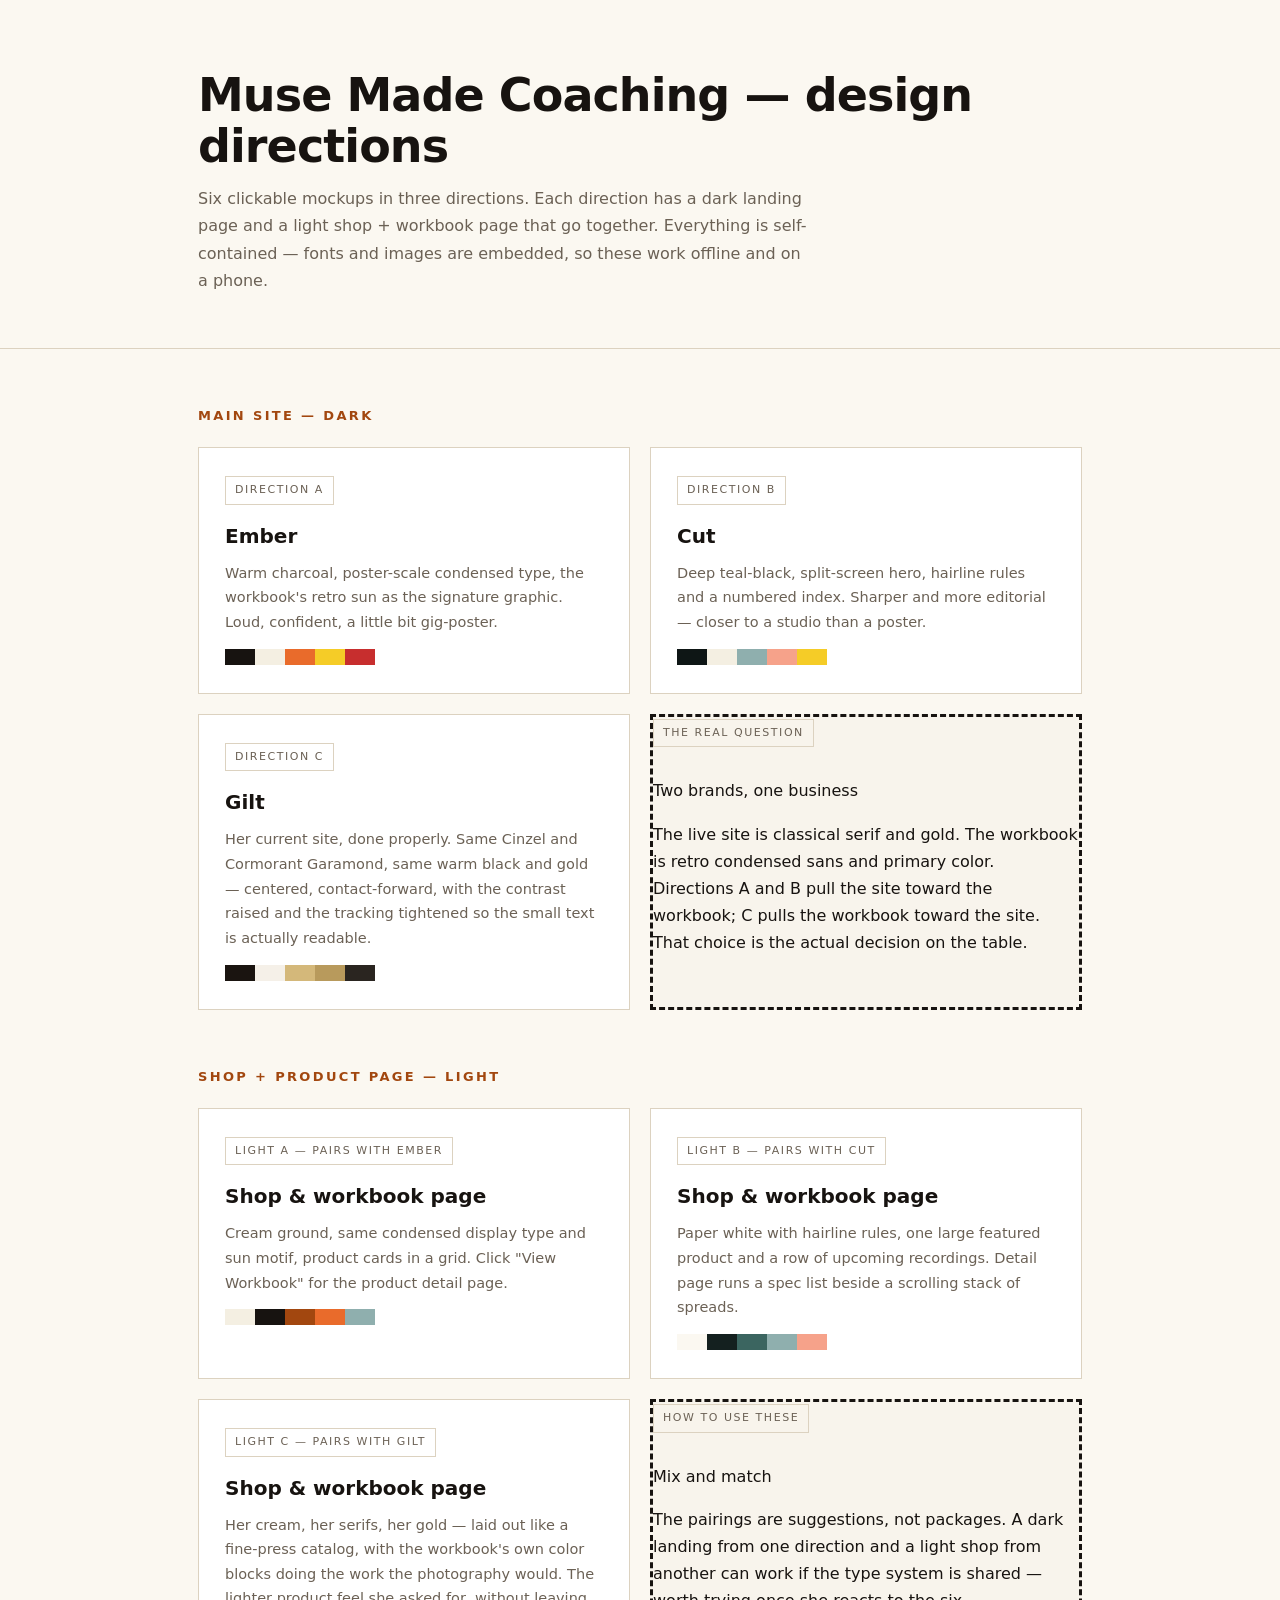
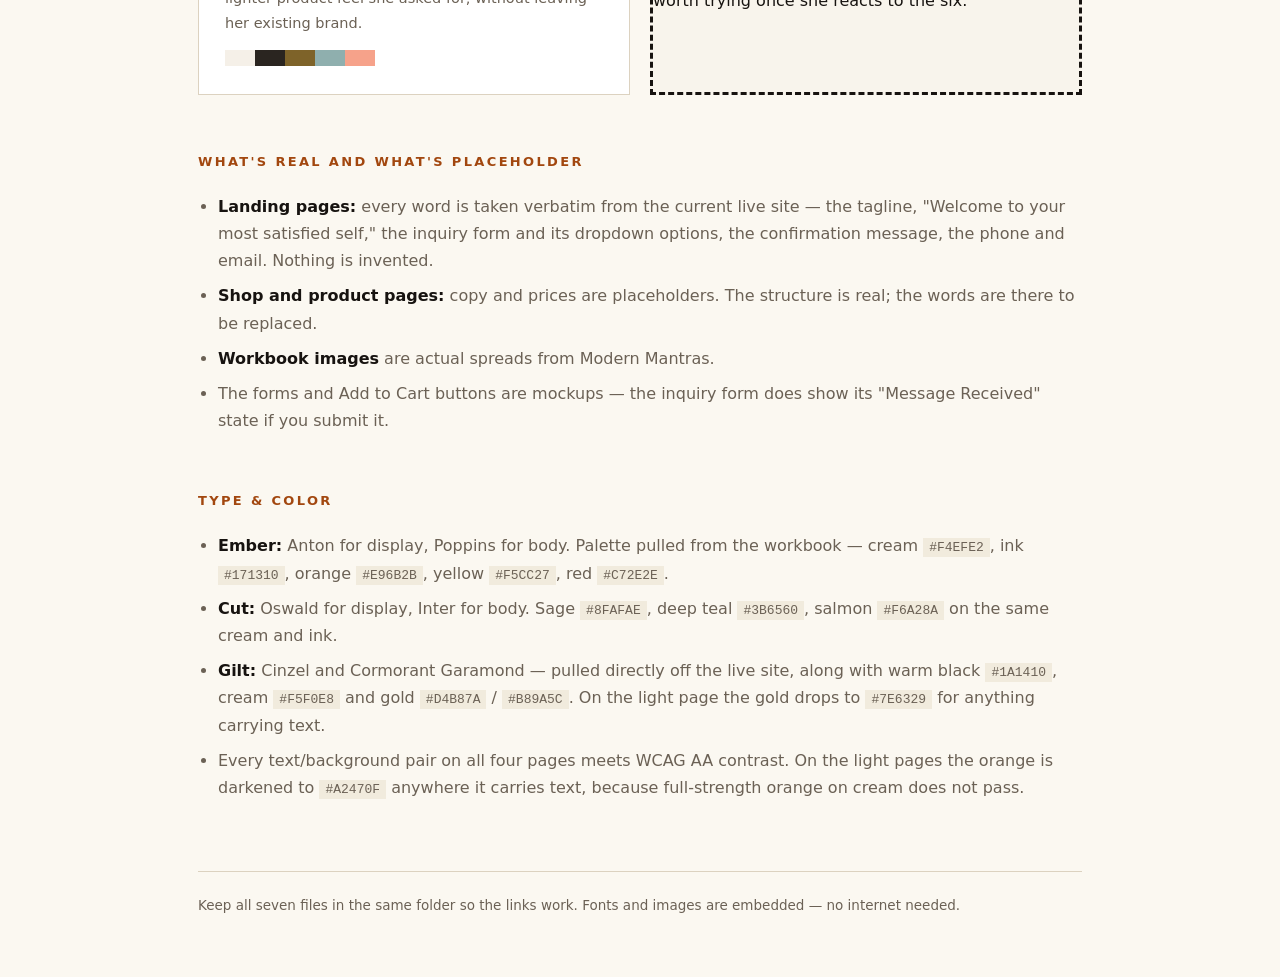
==== index.html @ afcb8571 "init commit" ====
<!DOCTYPE html>
<html lang="en">
<head>
<meta charset="utf-8">
<meta name="viewport" content="width=device-width, initial-scale=1">
<title>Muse Made — Design Directions</title>
<style>
:root{--ink:#171310;--cream:#F4EFE2;--soft:#6B6155;--rule:#DCD2C0;--ember:#A2470F;--teal:#3B6560}
*{box-sizing:border-box}
body{margin:0;background:#FBF8F1;color:var(--ink);font:400 16px/1.7 -apple-system,BlinkMacSystemFont,'Segoe UI',system-ui,sans-serif;-webkit-font-smoothing:antialiased}
.wrap{max-width:940px;margin:0 auto;padding:0 28px}
h1{font-size:clamp(30px,5vw,46px);line-height:1.1;margin:0 0 14px;letter-spacing:-.02em}
.sub{color:var(--soft);max-width:60ch;margin:0 0 8px}
header{padding:70px 0 46px;border-bottom:1px solid var(--rule)}
h2{font-size:13px;letter-spacing:.18em;text-transform:uppercase;color:var(--ember);margin:56px 0 20px}
.grid{display:grid;grid-template-columns:1fr 1fr;gap:20px}
@media(max-width:720px){.grid{grid-template-columns:1fr}}
a.card{display:block;text-decoration:none;color:inherit;border:1px solid var(--rule);background:#fff;padding:26px 26px 28px;transition:.18s}
a.card:hover{border-color:var(--ink);transform:translateY(-2px)}
a.card .t{font-size:20px;font-weight:600;margin:0 0 8px}
a.card .d{color:var(--soft);font-size:14.5px;margin:0}
.swatches{display:flex;gap:0;margin:14px 0 0}
.swatches i{display:block;width:30px;height:16px}
.tag{display:inline-block;font-size:11px;letter-spacing:.14em;text-transform:uppercase;color:var(--soft);border:1px solid var(--rule);padding:4px 9px;margin-bottom:14px}
ul{padding-left:20px;color:var(--soft)}
li{margin-bottom:8px}
li b{color:var(--ink);font-weight:600}
footer{margin:70px 0 60px;padding-top:22px;border-top:1px solid var(--rule);color:var(--soft);font-size:13.5px}
code{background:#F1EBDD;padding:2px 6px;font-size:13px}
</style>
</head>
<body>
<header>
  <div class="wrap">
    <h1>Muse Made Coaching — design directions</h1>
    <p class="sub">Six clickable mockups in three directions. Each direction has a dark landing page and a light shop + workbook page that go together. Everything is self-contained — fonts and images are embedded, so these work offline and on a phone.</p>
  </div>
</header>

<div class="wrap">

  <h2>Main site — dark</h2>
  <div class="grid">
    <a class="card" href="main-dark-01-ember.html">
      <span class="tag">Direction A</span>
      <p class="t">Ember</p>
      <p class="d">Warm charcoal, poster-scale condensed type, the workbook's retro sun as the signature graphic. Loud, confident, a little bit gig-poster.</p>
      <div class="swatches"><i style="background:#171310"></i><i style="background:#F4EFE2"></i><i style="background:#E96B2B"></i><i style="background:#F5CC27"></i><i style="background:#C72E2E"></i></div>
    </a>
    <a class="card" href="main-dark-02-cut.html">
      <span class="tag">Direction B</span>
      <p class="t">Cut</p>
      <p class="d">Deep teal-black, split-screen hero, hairline rules and a numbered index. Sharper and more editorial — closer to a studio than a poster.</p>
      <div class="swatches"><i style="background:#0E1615"></i><i style="background:#F4EFE2"></i><i style="background:#8FAFAE"></i><i style="background:#F6A28A"></i><i style="background:#F5CC27"></i></div>
    </a>
  </div>

  <div class="grid" style="margin-top:20px">
    <a class="card" href="main-dark-03-gilt.html">
      <span class="tag">Direction C</span>
      <p class="t">Gilt</p>
      <p class="d">Her current site, done properly. Same Cinzel and Cormorant Garamond, same warm black and gold — centered, contact-forward, with the contrast raised and the tracking tightened so the small text is actually readable.</p>
      <div class="swatches"><i style="background:#1A1410"></i><i style="background:#F5F0E8"></i><i style="background:#D4B87A"></i><i style="background:#B89A5C"></i><i style="background:#2A2520"></i></div>
    </a>
    <div class="card" style="background:#F8F4EC;border-style:dashed">
      <span class="tag">The real question</span>
      <p class="t">Two brands, one business</p>
      <p class="d">The live site is classical serif and gold. The workbook is retro condensed sans and primary color. Directions A and B pull the site toward the workbook; C pulls the workbook toward the site. That choice is the actual decision on the table.</p>
    </div>
  </div>

  <h2>Shop + product page — light</h2>
  <div class="grid">
    <a class="card" href="product-light-01-ember.html">
      <span class="tag">Light A — pairs with Ember</span>
      <p class="t">Shop &amp; workbook page</p>
      <p class="d">Cream ground, same condensed display type and sun motif, product cards in a grid. Click "View Workbook" for the product detail page.</p>
      <div class="swatches"><i style="background:#F4EFE2"></i><i style="background:#171310"></i><i style="background:#A2470F"></i><i style="background:#E96B2B"></i><i style="background:#8FAFAE"></i></div>
    </a>
    <a class="card" href="product-light-02-cut.html">
      <span class="tag">Light B — pairs with Cut</span>
      <p class="t">Shop &amp; workbook page</p>
      <p class="d">Paper white with hairline rules, one large featured product and a row of upcoming recordings. Detail page runs a spec list beside a scrolling stack of spreads.</p>
      <div class="swatches"><i style="background:#FBF8F1"></i><i style="background:#14201F"></i><i style="background:#3B6560"></i><i style="background:#8FAFAE"></i><i style="background:#F6A28A"></i></div>
    </a>
  </div>

  <div class="grid" style="margin-top:20px">
    <a class="card" href="product-light-03-gilt.html">
      <span class="tag">Light C — pairs with Gilt</span>
      <p class="t">Shop &amp; workbook page</p>
      <p class="d">Her cream, her serifs, her gold — laid out like a fine-press catalog, with the workbook's own color blocks doing the work the photography would. The lighter product feel she asked for, without leaving her existing brand.</p>
      <div class="swatches"><i style="background:#F5F0E8"></i><i style="background:#2A2520"></i><i style="background:#7E6329"></i><i style="background:#8FAFAE"></i><i style="background:#F6A28A"></i></div>
    </a>
    <div class="card" style="background:#F8F4EC;border-style:dashed">
      <span class="tag">How to use these</span>
      <p class="t">Mix and match</p>
      <p class="d">The pairings are suggestions, not packages. A dark landing from one direction and a light shop from another can work if the type system is shared — worth trying once she reacts to the six.</p>
    </div>
  </div>

  <h2>What's real and what's placeholder</h2>
  <ul>
    <li><b>Landing pages:</b> every word is taken verbatim from the current live site — the tagline, "Welcome to your most satisfied self," the inquiry form and its dropdown options, the confirmation message, the phone and email. Nothing is invented.</li>
    <li><b>Shop and product pages:</b> copy and prices are placeholders. The structure is real; the words are there to be replaced.</li>
    <li><b>Workbook images</b> are actual spreads from Modern Mantras.</li>
    <li>The forms and Add to Cart buttons are mockups — the inquiry form does show its "Message Received" state if you submit it.</li>
  </ul>

  <h2>Type &amp; color</h2>
  <ul>
    <li><b>Ember:</b> Anton for display, Poppins for body. Palette pulled from the workbook — cream <code>#F4EFE2</code>, ink <code>#171310</code>, orange <code>#E96B2B</code>, yellow <code>#F5CC27</code>, red <code>#C72E2E</code>.</li>
    <li><b>Cut:</b> Oswald for display, Inter for body. Sage <code>#8FAFAE</code>, deep teal <code>#3B6560</code>, salmon <code>#F6A28A</code> on the same cream and ink.</li>
    <li><b>Gilt:</b> Cinzel and Cormorant Garamond — pulled directly off the live site, along with warm black <code>#1A1410</code>, cream <code>#F5F0E8</code> and gold <code>#D4B87A</code> / <code>#B89A5C</code>. On the light page the gold drops to <code>#7E6329</code> for anything carrying text.</li>
    <li>Every text/background pair on all four pages meets WCAG AA contrast. On the light pages the orange is darkened to <code>#A2470F</code> anywhere it carries text, because full-strength orange on cream does not pass.</li>
  </ul>

  <footer>
    Keep all seven files in the same folder so the links work. Fonts and images are embedded — no internet needed.
  </footer>
</div>
</body>
</html>
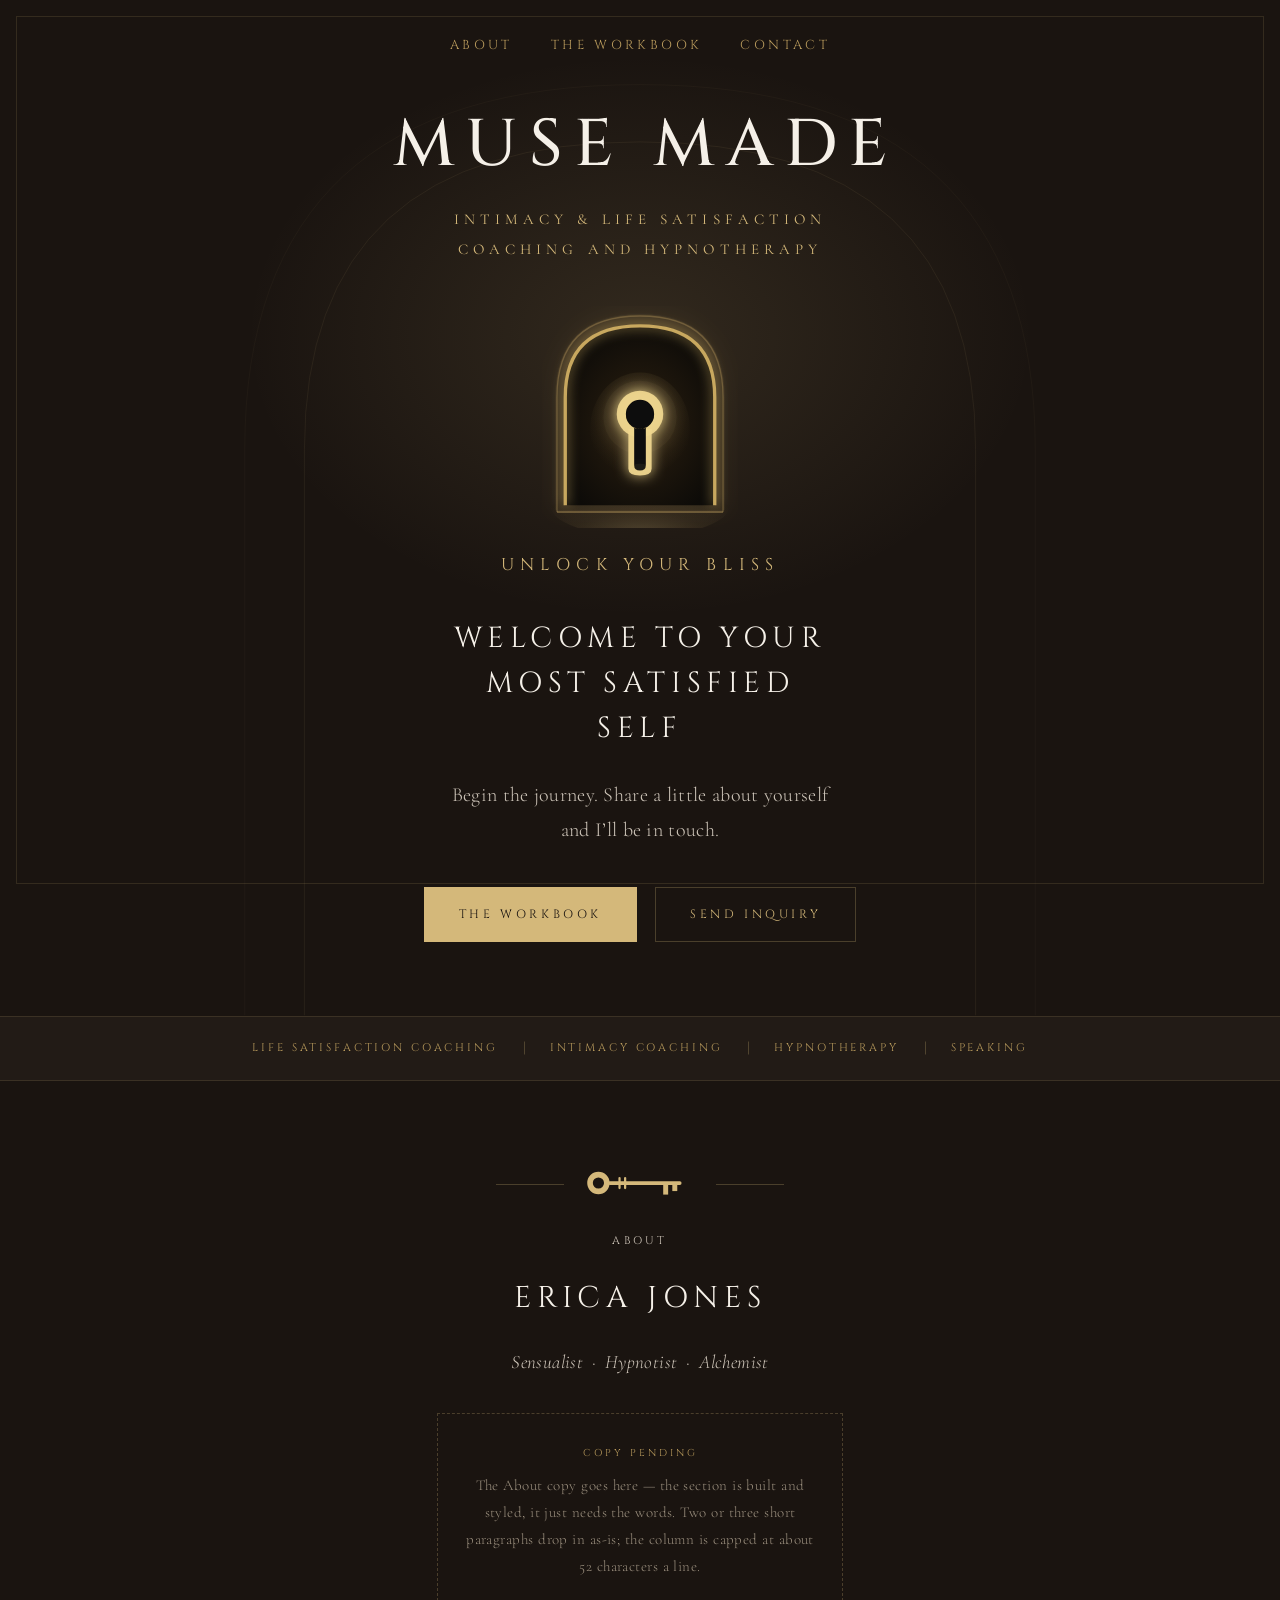
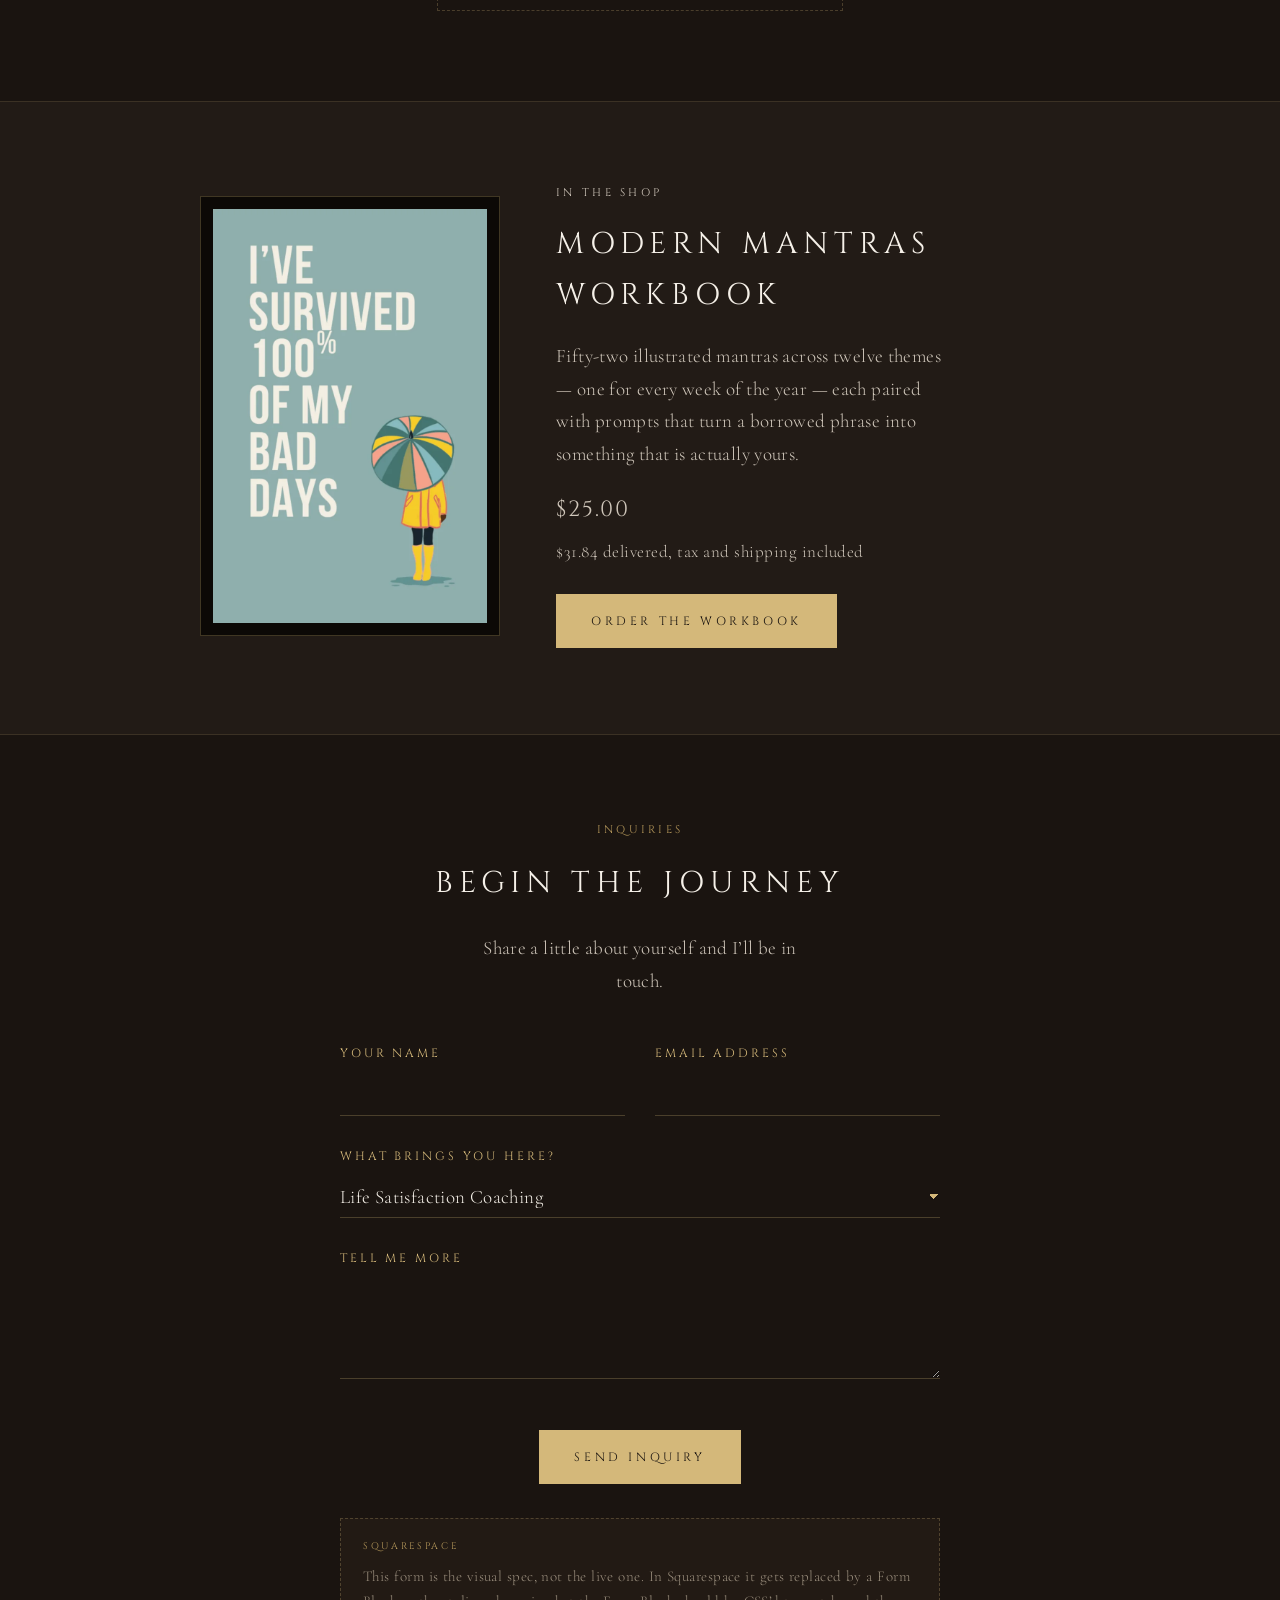
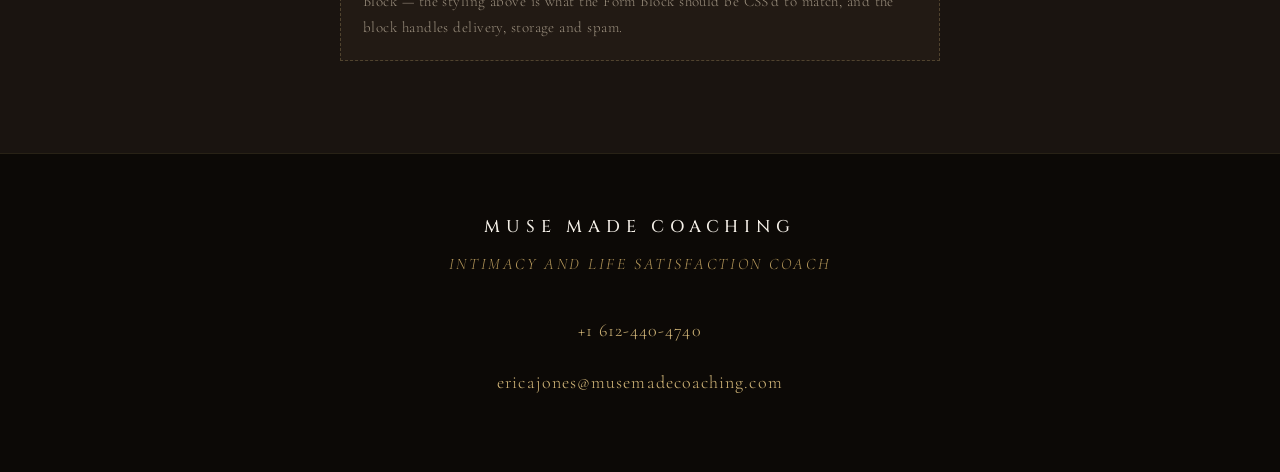
==== commit 7fc7a77f: "feat: styleguide page, Squarespace port guide, a11y and responsive fixes Placeholder copy that addre" ====
--- a/index.html
+++ b/index.html
@@ -3,121 +3,453 @@
 <head>
 <meta charset="utf-8">
 <meta name="viewport" content="width=device-width, initial-scale=1">
-<title>Muse Made — Design Directions</title>
+<title>Muse Made Coaching — Intimacy &amp; Life Satisfaction</title>
+<meta name="description" content="Erica Jones — intimacy and life satisfaction coaching and hypnotherapy. Welcome to your most satisfied self.">
+<meta name="color-scheme" content="dark">
+<meta name="theme-color" content="#1A1410">
+<!-- Link-sharing card. No og:image: every image on this site is a base64 data URI,
+     and Open Graph needs an absolute http(s) URL. Add og:image + og:url in Squarespace,
+     which serves the imagery from a real URL. -->
+<meta property="og:type" content="website">
+<meta property="og:site_name" content="Muse Made Coaching">
+<meta property="og:title" content="Muse Made Coaching — Intimacy &amp; Life Satisfaction">
+<meta property="og:description" content="Erica Jones — intimacy and life satisfaction coaching and hypnotherapy. Welcome to your most satisfied self.">
+<meta name="twitter:card" content="summary">
+<link rel="icon" href="[data-uri]">
+<style>@font-face{font-family:'Cinzel';font-style:normal;font-weight:100 900;font-display:swap;src:url([data-uri]) format('woff2')}@font-face{font-family:'Cormorant Garamond';font-style:italic;font-weight:100 900;font-display:swap;src:url([data-uri]) format('woff2')}@font-face{font-family:'Cormorant Garamond';font-style:normal;font-weight:100 900;font-display:swap;src:url([data-uri]) format('woff2')}</style>
 <style>
-:root{--ink:#171310;--cream:#F4EFE2;--soft:#6B6155;--rule:#DCD2C0;--ember:#A2470F;--teal:#3B6560}
+:root{
+  --bg:#1A1410;
+  --bg-2:#221B16;
+  --deep:#0C0906;
+  --cream:#F5F0E8;
+  --cream-soft:#CFC6BA;
+  --gold:#D4B87A;
+  --gold-dim:#B89A5C;
+  --rule:rgba(212,184,122,.26);
+  --rule-soft:rgba(212,184,122,.14);
+  --muted:#9C907F;        /* AA-safe muted text on the dark ground */
+  --maxw:760px;
+}
 *{box-sizing:border-box}
-body{margin:0;background:#FBF8F1;color:var(--ink);font:400 16px/1.7 -apple-system,BlinkMacSystemFont,'Segoe UI',system-ui,sans-serif;-webkit-font-smoothing:antialiased}
-.wrap{max-width:940px;margin:0 auto;padding:0 28px}
-h1{font-size:clamp(30px,5vw,46px);line-height:1.1;margin:0 0 14px;letter-spacing:-.02em}
-.sub{color:var(--soft);max-width:60ch;margin:0 0 8px}
-header{padding:70px 0 46px;border-bottom:1px solid var(--rule)}
-h2{font-size:13px;letter-spacing:.18em;text-transform:uppercase;color:var(--ember);margin:56px 0 20px}
-.grid{display:grid;grid-template-columns:1fr 1fr;gap:20px}
-@media(max-width:720px){.grid{grid-template-columns:1fr}}
-a.card{display:block;text-decoration:none;color:inherit;border:1px solid var(--rule);background:#fff;padding:26px 26px 28px;transition:.18s}
-a.card:hover{border-color:var(--ink);transform:translateY(-2px)}
-a.card .t{font-size:20px;font-weight:600;margin:0 0 8px}
-a.card .d{color:var(--soft);font-size:14.5px;margin:0}
-.swatches{display:flex;gap:0;margin:14px 0 0}
-.swatches i{display:block;width:30px;height:16px}
-.tag{display:inline-block;font-size:11px;letter-spacing:.14em;text-transform:uppercase;color:var(--soft);border:1px solid var(--rule);padding:4px 9px;margin-bottom:14px}
-ul{padding-left:20px;color:var(--soft)}
-li{margin-bottom:8px}
-li b{color:var(--ink);font-weight:600}
-footer{margin:70px 0 60px;padding-top:22px;border-top:1px solid var(--rule);color:var(--soft);font-size:13.5px}
-code{background:#F1EBDD;padding:2px 6px;font-size:13px}
+html{scroll-behavior:smooth}
+body{
+  margin:0;background:var(--bg);color:var(--cream);
+  font-family:'Cormorant Garamond',Garamond,'Times New Roman',serif;
+  font-size:19px;line-height:1.72;font-weight:300;letter-spacing:.02em;
+  -webkit-font-smoothing:antialiased;
+}
+.wrap{max-width:var(--maxw);margin:0 auto;padding:0 30px}
+a{color:inherit}
+/* height:auto is required: the width/height attributes on each <img> are
+   presentational hints that reserve the aspect ratio, and without this the
+   pixel height wins and the image stretches */
+img{max-width:100%;height:auto;display:block}
+.cin{font-family:'Cinzel',Georgia,serif;text-transform:uppercase}
+
+/* skip link — first thing a keyboard lands on */
+.skip{position:absolute;left:50%;top:0;transform:translate(-50%,-140%);z-index:100;
+  background:var(--gold);color:#1A1410;text-decoration:none;
+  font-family:'Cinzel',Georgia,serif;font-size:12px;letter-spacing:.24em;text-transform:uppercase;
+  padding:14px 24px;transition:transform .15s}
+.skip:focus{transform:translate(-50%,0)}
+
+/* gold hairline frame */
+.frame{position:fixed;inset:16px;border:1px solid var(--rule-soft);pointer-events:none;z-index:60}
+@media(max-width:640px){.frame{inset:9px}}
+
+/* nav */
+header{position:relative;z-index:40}
+.nav{display:flex;align-items:center;justify-content:center;gap:38px;padding:34px 0 0;
+  font-family:'Cinzel',Georgia,serif;font-size:13px;letter-spacing:.26em;text-transform:uppercase}
+.nav a{position:relative;text-decoration:none;color:var(--gold-dim);transition:color .2s}
+.nav a:hover,.nav a:focus-visible{color:var(--gold)}
+/* the nav text is 13px tall; this grows the tap target to ~44px without moving anything */
+.nav a::after{content:"";position:absolute;left:0;right:0;top:-13px;bottom:-13px}
+@media(max-width:520px){.nav{gap:20px;font-size:11px;letter-spacing:.18em}}
+
+/* ---------- hero ---------- */
+.hero{position:relative;overflow:hidden;text-align:center;padding:54px 0 74px}
+.glow{position:absolute;left:50%;top:-40px;transform:translateX(-50%);width:900px;height:640px;
+  background:radial-gradient(ellipse at center,rgba(212,184,122,.13),rgba(212,184,122,0) 62%);pointer-events:none}
+@media(max-width:700px){.glow{width:560px;height:460px}}
+
+/* the whole hero sits inside a vast, faint portal */
+.portal-bg{position:absolute;left:50%;bottom:0;transform:translateX(-50%);
+  width:min(880px,94vw);height:100%;pointer-events:none}
+
+.mark{position:relative;font-family:'Cinzel',Georgia,serif;font-weight:500;text-transform:uppercase;
+  font-size:clamp(38px,7.2vw,66px);line-height:1.08;letter-spacing:.17em;margin:0 0 0 .17em;color:var(--cream)}
+.tagline{position:relative;font-size:clamp(12px,1.6vw,15px);letter-spacing:.34em;text-transform:uppercase;
+  color:var(--gold);font-weight:400;margin:22px 0 0;line-height:2}
+
+/* the threshold — the archway from the card, at full size */
+.portal{position:relative;margin:42px 0 0;display:flex;justify-content:center}
+.portal svg{display:block;width:clamp(150px,22vw,196px);height:auto}
+.portal-cap{position:relative;font-family:'Cinzel',Georgia,serif;font-size:clamp(13px,1.9vw,17px);
+  letter-spacing:.36em;text-transform:uppercase;color:var(--gold);margin:22px 0 0;font-weight:400}
+
+h1{position:relative;font-family:'Cinzel',Georgia,serif;font-weight:400;text-transform:uppercase;
+  font-size:clamp(20px,3.1vw,29px);line-height:1.55;letter-spacing:.19em;color:var(--cream);
+  margin:38px auto 0;max-width:23ch}
+.lede{position:relative;margin:26px auto 0;max-width:40ch;font-size:20px;color:var(--cream-soft);letter-spacing:.015em}
+.cta{position:relative;margin-top:40px;display:flex;gap:18px;justify-content:center;flex-wrap:wrap}
+.btn{display:inline-block;font-family:'Cinzel',Georgia,serif;font-size:12px;letter-spacing:.3em;text-transform:uppercase;
+  padding:16px 34px;text-decoration:none;background:var(--gold);color:#1A1410;border:1px solid var(--gold);transition:.2s;cursor:pointer}
+.btn:hover{background:var(--cream);border-color:var(--cream)}
+.btn-ghost{background:transparent;color:var(--gold);border-color:var(--rule)}
+.btn-ghost:hover{background:transparent;color:var(--cream);border-color:var(--gold)}
+/* <button> defaults to line-height:normal, which made it 5px shorter than an <a class="btn"> */
+button.btn{line-height:1.72}
+
+/* key ornament rule — the second mark from the card */
+.keyrule{display:flex;align-items:center;justify-content:center;gap:20px;margin:0 0 30px}
+.keyrule::before,.keyrule::after{content:"";width:68px;height:1px;background:var(--rule)}
+.keyrule svg{display:block;width:112px;height:auto}
+@media(max-width:520px){.keyrule::before,.keyrule::after{width:36px}}
+
+/* services rule row */
+.svc{border-top:1px solid var(--rule-soft);border-bottom:1px solid var(--rule-soft);background:var(--bg-2)}
+.svcrow{display:flex;justify-content:center;flex-wrap:wrap;gap:0;padding:0;max-width:1080px}
+.svcrow span{font-family:'Cinzel',Georgia,serif;font-size:11px;letter-spacing:.26em;text-transform:uppercase;
+  color:var(--gold-dim);padding:22px 26px;position:relative}
+.svcrow span+span::before{content:"";position:absolute;left:0;top:50%;transform:translateY(-50%);width:1px;height:13px;background:var(--rule)}
+/* the four labels need 885px to sit on one line; below that they wrapped with an
+   orphaned divider rule leading the second row, so stack them instead */
+@media(max-width:900px){.svcrow{flex-direction:column;text-align:center}.svcrow span+span::before{display:none}
+  .svcrow span{padding:14px 0;border-top:1px solid var(--rule-soft)}}
+
+/* section furniture */
+.kicker{font-family:'Cinzel',Georgia,serif;font-size:11px;letter-spacing:.3em;text-transform:uppercase;color:var(--gold-dim);margin:0 0 18px}
+h2{font-family:'Cinzel',Georgia,serif;font-weight:400;text-transform:uppercase;font-size:clamp(22px,3vw,30px);
+  letter-spacing:.2em;margin:0 0 22px;color:var(--cream)}
+
+/* ---------- about ---------- */
+.about{padding:86px 0 90px;text-align:center}
+.about p{color:var(--cream-soft);max-width:52ch;margin:0 auto 22px}
+.about p:last-of-type{margin-bottom:0}
+.todo{border:1px dashed var(--rule);padding:30px 28px;margin:34px auto 0;max-width:58ch;
+  font-size:15px;line-height:1.8;color:var(--muted);letter-spacing:.03em}
+.todo b{font-family:'Cinzel',Georgia,serif;display:block;font-size:10px;letter-spacing:.3em;
+  text-transform:uppercase;color:var(--gold-dim);margin-bottom:10px;font-weight:400}
+
+/* ---------- the workbook ---------- */
+.book{background:var(--bg-2);border-top:1px solid var(--rule-soft);border-bottom:1px solid var(--rule-soft);
+  padding:82px 0 86px}
+.bookgrid{display:grid;grid-template-columns:minmax(0,300px) minmax(0,1fr);gap:56px;align-items:center;
+  max-width:940px;margin:0 auto;padding:0 30px}
+@media(max-width:780px){.bookgrid{grid-template-columns:1fr;gap:38px;text-align:center;max-width:560px}}
+.bookshot{border:1px solid var(--rule);padding:12px;background:var(--deep)}
+.bookshot img{width:100%}
+.book h2{margin-bottom:18px}
+.book .kicker{margin-bottom:16px}
+.book p{color:var(--cream-soft);margin:0 0 20px;max-width:44ch}
+@media(max-width:780px){.book p{margin-left:auto;margin-right:auto}}
+.price{font-family:'Cinzel',Georgia,serif;font-size:22px;letter-spacing:.1em;color:var(--gold);margin:0 0 6px}
+.price small{font-family:'Cormorant Garamond',Garamond,serif;font-size:17px;letter-spacing:.03em;
+  color:var(--cream-soft);text-transform:none;display:block;margin-top:8px}
+.book .cta{justify-content:flex-start;margin-top:28px}
+@media(max-width:780px){.book .cta{justify-content:center}}
+
+/* ---------- form ---------- */
+.formsec{padding:86px 0 92px;text-align:center}
+.formsec .sub{max-width:38ch;margin:0 auto 46px;color:var(--cream-soft)}
+form{display:grid;gap:30px;text-align:left;max-width:600px;margin:0 auto}
+.row{display:grid;grid-template-columns:1fr 1fr;gap:30px}
+@media(max-width:600px){.row{grid-template-columns:1fr}}
+label{display:block;font-family:'Cinzel',Georgia,serif;font-size:12px;letter-spacing:.24em;text-transform:uppercase;
+  color:var(--gold);margin-bottom:10px}
+input,select,textarea{width:100%;background:transparent;border:0;border-bottom:1px solid var(--rule);
+  color:var(--cream);font-family:'Cormorant Garamond',Garamond,serif;font-size:19px;font-weight:300;letter-spacing:.02em;
+  padding:9px 0;transition:border-color .2s}
+select{appearance:none;border-radius:0;
+  background-image:linear-gradient(45deg,transparent 50%,var(--gold) 50%),linear-gradient(135deg,var(--gold) 50%,transparent 50%);
+  background-position:right 6px center,right 1px center;background-size:5px 5px,5px 5px;background-repeat:no-repeat}
+select option{background:#221B16;color:var(--cream)}
+textarea{resize:vertical;min-height:100px}
+input:focus,select:focus,textarea:focus{outline:none;border-bottom-color:var(--gold)}
+.sendrow{text-align:center;margin-top:10px}
+.confirm{display:none;max-width:560px;margin:0 auto;border:1px solid var(--rule);padding:52px 40px}
+.confirm.on{display:block}
+.confirm h3{font-family:'Cinzel',Georgia,serif;font-weight:400;text-transform:uppercase;font-size:21px;letter-spacing:.26em;
+  color:var(--gold);margin:0 0 18px}
+.confirm p{margin:0;color:var(--cream-soft)}
+
+/* ---------- footer ---------- */
+footer{border-top:1px solid var(--rule-soft);background:var(--deep);padding:58px 0 62px;text-align:center}
+.fmark{font-family:'Cinzel',Georgia,serif;font-weight:500;text-transform:uppercase;font-size:17px;letter-spacing:.34em;
+  margin:0 0 10px;color:var(--cream)}
+.ftitles{font-style:italic;font-size:16px;letter-spacing:.16em;text-transform:uppercase;color:var(--gold-dim);margin:0 0 26px}
+.finfo{font-size:18px;line-height:2.2;letter-spacing:.06em}
+.finfo a{display:inline-block;padding:6px 2px;color:var(--gold);text-decoration:none;
+  border-bottom:1px solid transparent;transition:.2s}
+.finfo a:hover{border-color:var(--gold)}
+/* the email address is a single unbreakable 31-character token; at 320px it
+   needs ~290px and has 245px. Shrink the type rather than let it overhang. */
+@media(max-width:400px){.finfo{font-size:16px;letter-spacing:.01em}}
+
+.sqs{border:1px dashed var(--rule);background:rgba(212,184,122,.04);padding:20px 22px;
+  margin:34px auto 0;max-width:600px;text-align:left;font-size:15px;line-height:1.7;
+  color:var(--muted);letter-spacing:.03em}
+.sqs b{font-family:'Cinzel',Georgia,serif;display:block;font-size:9.5px;letter-spacing:.28em;
+  text-transform:uppercase;color:var(--gold-dim);margin-bottom:8px;font-weight:400}
+
+/* the keyhole breathes */
+@keyframes bliss{0%,100%{opacity:.55}50%{opacity:1}}
+.kglow{animation:bliss 6s ease-in-out infinite}
+
+/* ---------- keyboard focus ----------
+   last in the sheet so it beats `input:focus{outline:none}` above */
+a:focus-visible,button:focus-visible,input:focus-visible,select:focus-visible,textarea:focus-visible{
+  outline:2px solid var(--gold);outline-offset:3px}
+.btn:focus-visible{outline-offset:4px}
+
+@media(prefers-reduced-motion:reduce){
+  html{scroll-behavior:auto}
+  .kglow{animation:none;opacity:.8}
+  .skip{transition:none}
+}
+
+/* the fixed hairline frame would print on every sheet */
+@media print{.frame,.glow,.portal-bg,.skip{display:none}}
 </style>
 </head>
 <body>
+<a class="skip" href="#main">Skip to content</a>
+<div class="frame" aria-hidden="true"></div>
+
 <header>
+  <nav class="nav">
+    <a href="#about">About</a>
+    <a href="workbook.html">The Workbook</a>
+    <a href="#inquiry">Contact</a>
+  </nav>
+</header>
+
+<main id="main">
+
+<!-- ==================== HERO ==================== -->
+<section class="hero">
+  <div class="glow" aria-hidden="true"></div>
+
+  <!-- the hero itself stands inside the portal -->
+  <svg class="portal-bg" viewBox="0 0 118 134" preserveAspectRatio="none" aria-hidden="true">
+    <path d="M14 134 L14 55 Q14 12 59 12 Q104 12 104 55 L104 134"
+          fill="none" stroke="#D4B87A" stroke-width=".35" opacity=".22" vector-effect="non-scaling-stroke"/>
+    <path d="M6 134 L6 55 Q6 4 59 4 Q112 4 112 55 L112 134"
+          fill="none" stroke="#D4B87A" stroke-width=".35" opacity=".11" vector-effect="non-scaling-stroke"/>
+  </svg>
+
   <div class="wrap">
-    <h1>Muse Made Coaching — design directions</h1>
-    <p class="sub">Six clickable mockups in three directions. Each direction has a dark landing page and a light shop + workbook page that go together. Everything is self-contained — fonts and images are embedded, so these work offline and on a phone.</p>
-  </div>
-</header>
-
-<div class="wrap">
-
-  <h2>Main site — dark</h2>
-  <div class="grid">
-    <a class="card" href="main-dark-01-ember.html">
-      <span class="tag">Direction A</span>
-      <p class="t">Ember</p>
-      <p class="d">Warm charcoal, poster-scale condensed type, the workbook's retro sun as the signature graphic. Loud, confident, a little bit gig-poster.</p>
-      <div class="swatches"><i style="background:#171310"></i><i style="background:#F4EFE2"></i><i style="background:#E96B2B"></i><i style="background:#F5CC27"></i><i style="background:#C72E2E"></i></div>
-    </a>
-    <a class="card" href="main-dark-02-cut.html">
-      <span class="tag">Direction B</span>
-      <p class="t">Cut</p>
-      <p class="d">Deep teal-black, split-screen hero, hairline rules and a numbered index. Sharper and more editorial — closer to a studio than a poster.</p>
-      <div class="swatches"><i style="background:#0E1615"></i><i style="background:#F4EFE2"></i><i style="background:#8FAFAE"></i><i style="background:#F6A28A"></i><i style="background:#F5CC27"></i></div>
-    </a>
-  </div>
-
-  <div class="grid" style="margin-top:20px">
-    <a class="card" href="main-dark-03-gilt.html">
-      <span class="tag">Direction C</span>
-      <p class="t">Gilt</p>
-      <p class="d">Her current site, done properly. Same Cinzel and Cormorant Garamond, same warm black and gold — centered, contact-forward, with the contrast raised and the tracking tightened so the small text is actually readable.</p>
-      <div class="swatches"><i style="background:#1A1410"></i><i style="background:#F5F0E8"></i><i style="background:#D4B87A"></i><i style="background:#B89A5C"></i><i style="background:#2A2520"></i></div>
-    </a>
-    <div class="card" style="background:#F8F4EC;border-style:dashed">
-      <span class="tag">The real question</span>
-      <p class="t">Two brands, one business</p>
-      <p class="d">The live site is classical serif and gold. The workbook is retro condensed sans and primary color. Directions A and B pull the site toward the workbook; C pulls the workbook toward the site. That choice is the actual decision on the table.</p>
-    </div>
-  </div>
-
-  <h2>Shop + product page — light</h2>
-  <div class="grid">
-    <a class="card" href="product-light-01-ember.html">
-      <span class="tag">Light A — pairs with Ember</span>
-      <p class="t">Shop &amp; workbook page</p>
-      <p class="d">Cream ground, same condensed display type and sun motif, product cards in a grid. Click "View Workbook" for the product detail page.</p>
-      <div class="swatches"><i style="background:#F4EFE2"></i><i style="background:#171310"></i><i style="background:#A2470F"></i><i style="background:#E96B2B"></i><i style="background:#8FAFAE"></i></div>
-    </a>
-    <a class="card" href="product-light-02-cut.html">
-      <span class="tag">Light B — pairs with Cut</span>
-      <p class="t">Shop &amp; workbook page</p>
-      <p class="d">Paper white with hairline rules, one large featured product and a row of upcoming recordings. Detail page runs a spec list beside a scrolling stack of spreads.</p>
-      <div class="swatches"><i style="background:#FBF8F1"></i><i style="background:#14201F"></i><i style="background:#3B6560"></i><i style="background:#8FAFAE"></i><i style="background:#F6A28A"></i></div>
-    </a>
-  </div>
-
-  <div class="grid" style="margin-top:20px">
-    <a class="card" href="product-light-03-gilt.html">
-      <span class="tag">Light C — pairs with Gilt</span>
-      <p class="t">Shop &amp; workbook page</p>
-      <p class="d">Her cream, her serifs, her gold — laid out like a fine-press catalog, with the workbook's own color blocks doing the work the photography would. The lighter product feel she asked for, without leaving her existing brand.</p>
-      <div class="swatches"><i style="background:#F5F0E8"></i><i style="background:#2A2520"></i><i style="background:#7E6329"></i><i style="background:#8FAFAE"></i><i style="background:#F6A28A"></i></div>
-    </a>
-    <div class="card" style="background:#F8F4EC;border-style:dashed">
-      <span class="tag">How to use these</span>
-      <p class="t">Mix and match</p>
-      <p class="d">The pairings are suggestions, not packages. A dark landing from one direction and a light shop from another can work if the type system is shared — worth trying once she reacts to the six.</p>
-    </div>
-  </div>
-
-  <h2>What's real and what's placeholder</h2>
-  <ul>
-    <li><b>Landing pages:</b> every word is taken verbatim from the current live site — the tagline, "Welcome to your most satisfied self," the inquiry form and its dropdown options, the confirmation message, the phone and email. Nothing is invented.</li>
-    <li><b>Shop and product pages:</b> copy and prices are placeholders. The structure is real; the words are there to be replaced.</li>
-    <li><b>Workbook images</b> are actual spreads from Modern Mantras.</li>
-    <li>The forms and Add to Cart buttons are mockups — the inquiry form does show its "Message Received" state if you submit it.</li>
-  </ul>
-
-  <h2>Type &amp; color</h2>
-  <ul>
-    <li><b>Ember:</b> Anton for display, Poppins for body. Palette pulled from the workbook — cream <code>#F4EFE2</code>, ink <code>#171310</code>, orange <code>#E96B2B</code>, yellow <code>#F5CC27</code>, red <code>#C72E2E</code>.</li>
-    <li><b>Cut:</b> Oswald for display, Inter for body. Sage <code>#8FAFAE</code>, deep teal <code>#3B6560</code>, salmon <code>#F6A28A</code> on the same cream and ink.</li>
-    <li><b>Gilt:</b> Cinzel and Cormorant Garamond — pulled directly off the live site, along with warm black <code>#1A1410</code>, cream <code>#F5F0E8</code> and gold <code>#D4B87A</code> / <code>#B89A5C</code>. On the light page the gold drops to <code>#7E6329</code> for anything carrying text.</li>
-    <li>Every text/background pair on all four pages meets WCAG AA contrast. On the light pages the orange is darkened to <code>#A2470F</code> anywhere it carries text, because full-strength orange on cream does not pass.</li>
-  </ul>
-
-  <footer>
-    Keep all seven files in the same folder so the links work. Fonts and images are embedded — no internet needed.
-  </footer>
+    <p class="mark">Muse Made</p>
+    <p class="tagline">Intimacy &amp; Life Satisfaction<br>Coaching and Hypnotherapy</p>
+
+    <!-- ARCHWAY + KEYHOLE — the mark from the business card -->
+    <div class="portal" aria-hidden="true">
+      <!-- purely ornamental: the wrapper is aria-hidden, so no role/aria-label here
+           (a label inside an aria-hidden subtree is never announced) -->
+      <svg viewBox="0 0 118 134" fill="none" xmlns="http://www.w3.org/2000/svg" focusable="false">
+        <defs>
+          <radialGradient id="pFloor" cx="50%" cy="95%" r="65%">
+            <stop offset="0%"   stop-color="#d4b87a" stop-opacity=".26"/>
+            <stop offset="55%"  stop-color="#b89a5c" stop-opacity=".09"/>
+            <stop offset="100%" stop-color="#b89a5c" stop-opacity="0"/>
+          </radialGradient>
+          <radialGradient id="pDoor" cx="50%" cy="55%" r="58%">
+            <stop offset="0%"   stop-color="#2c2010"/>
+            <stop offset="100%" stop-color="#0d0b08"/>
+          </radialGradient>
+          <radialGradient id="pBloom" cx="50%" cy="38%" r="55%">
+            <stop offset="0%"   stop-color="#ffe090" stop-opacity=".22"/>
+            <stop offset="100%" stop-color="#b89a5c" stop-opacity="0"/>
+          </radialGradient>
+          <filter id="pArchF" x="-25%" y="-25%" width="150%" height="150%">
+            <feGaussianBlur stdDeviation="3.5" result="b"/>
+            <feMerge><feMergeNode in="b"/><feMergeNode in="SourceGraphic"/></feMerge>
+          </filter>
+          <filter id="pHaloF" x="-40%" y="-40%" width="180%" height="180%">
+            <feGaussianBlur stdDeviation="7" result="b"/>
+            <feMerge><feMergeNode in="b"/><feMergeNode in="SourceGraphic"/></feMerge>
+          </filter>
+          <filter id="pKeyF" x="-70%" y="-70%" width="240%" height="240%">
+            <feGaussianBlur stdDeviation="4" result="b"/>
+            <feMerge><feMergeNode in="b"/><feMergeNode in="SourceGraphic"/></feMerge>
+          </filter>
+        </defs>
+
+        <ellipse cx="59" cy="120" rx="54" ry="19" fill="url(#pFloor)"/>
+
+        <path d="M11 120 L11 55 Q11 8 59 8 Q107 8 107 55 L107 120 Z"
+              fill="none" stroke="#c8a85e" stroke-width="6" opacity=".1" filter="url(#pHaloF)"/>
+
+        <path d="M14 120 L14 55 Q14 12 59 12 Q104 12 104 55 L104 120 Z" fill="url(#pDoor)"/>
+
+        <ellipse cx="59" cy="74" rx="30" ry="34" fill="url(#pBloom)"/>
+
+        <path d="M14 120 L14 55 Q14 12 59 12 Q104 12 104 55 L104 120"
+              fill="none" stroke="#c8a85e" stroke-width="2" filter="url(#pArchF)"/>
+
+        <path d="M9 124 L9 55 Q9 6 59 6 Q109 6 109 55 L109 124"
+              fill="none" stroke="#b89a5c" stroke-width=".8" opacity=".38"/>
+
+        <line x1="9" y1="124" x2="109" y2="124" stroke="#b89a5c" stroke-width="1.3" opacity=".45"/>
+
+        <circle class="kglow" cx="59" cy="67" r="22" fill="#d4b87a" opacity=".08" filter="url(#pKeyF)"/>
+
+        <g filter="url(#pKeyF)">
+          <circle cx="59" cy="65" r="14" fill="#f0d890" opacity=".93"/>
+          <path d="M52 74 L52 98 Q52 102 59 102 Q66 102 66 98 L66 74 Z" fill="#f0d890" opacity=".93"/>
+          <path d="M67.5 65
+                   A8.5 8.5 0 0 0 50.5 65
+                   A8.5 8.5 0 0 0 62.5 73.2
+                   L62.5 96 Q62.5 99 59 99 Q55.5 99 55.5 96
+                   L55.5 73.2
+                   A8.5 8.5 0 0 0 67.5 65 Z"
+                fill="#0d0b08"/>
+        </g>
+
+        <ellipse cx="59" cy="98" rx="6" ry="3" fill="#f0d890" opacity=".07" filter="url(#pHaloF)"/>
+      </svg>
+    </div>
+
+    <p class="portal-cap">Unlock Your Bliss</p>
+
+    <h1>Welcome to your most satisfied self</h1>
+    <p class="lede">Begin the journey. Share a little about yourself and I&rsquo;ll be in touch.</p>
+    <div class="cta">
+      <a class="btn" href="workbook.html">The Workbook</a>
+      <a class="btn btn-ghost" href="#inquiry">Send Inquiry</a>
+    </div>
+  </div>
+</section>
+
+<div class="svc">
+  <div class="wrap svcrow">
+    <span>Life Satisfaction Coaching</span>
+    <span>Intimacy Coaching</span>
+    <span>Hypnotherapy</span>
+    <span>Speaking</span>
+  </div>
 </div>
+
+<!-- ==================== ABOUT ====================
+     TODO: replace the .todo block below with the About copy.
+     Two or three short paragraphs sit best here; the layout is centred
+     and capped at ~52 characters a line.
+================================================== -->
+<section class="about" id="about">
+  <div class="wrap">
+    <div class="keyrule" aria-hidden="true">
+      <svg viewBox="0 0 140 44" xmlns="http://www.w3.org/2000/svg" focusable="false">
+        <g fill="#D4B87A">
+          <path fill-rule="evenodd" d="M18 6a14 14 0 1 0 0 28 14 14 0 1 0 0-28zm0 7a7 7 0 1 1 0 14 7 7 0 1 1 0-14z"/>
+          <rect x="30" y="17.8" width="92" height="4.6" rx="2.3"/>
+          <rect x="43" y="12.5" width="2.8" height="15.2" rx="1.4"/>
+          <rect x="50" y="12.5" width="2.8" height="15.2" rx="1.4"/>
+          <path d="M99 21.5h6.2v13H99z"/>
+          <path d="M110.4 21.5h6.2v8.6h-6.2z"/>
+        </g>
+      </svg>
+    </div>
+
+    <p class="kicker">About</p>
+    <h2>Erica Jones</h2>
+    <p><em>Sensualist &nbsp;&middot;&nbsp; Hypnotist &nbsp;&middot;&nbsp; Alchemist</em></p>
+
+    <div class="todo">
+      <b>Copy pending</b>
+      The About copy goes here — the section is built and styled, it just needs the words.
+      Two or three short paragraphs drop in as-is; the column is capped at about 52
+      characters a line.
+    </div>
+  </div>
+</section>
+
+<!-- ==================== THE WORKBOOK ==================== -->
+<section class="book">
+  <div class="bookgrid">
+    <div class="bookshot"><img src="[data-uri]" width="760" height="1148" alt="A page from the Modern Mantras Workbook: I&rsquo;ve survived 100% of my bad days"></div>
+    <div>
+      <p class="kicker">In the shop</p>
+      <h2>Modern Mantras Workbook</h2>
+      <p>Fifty-two illustrated mantras across twelve themes — one for every week of the
+         year — each paired with prompts that turn a borrowed phrase into something that
+         is actually yours.</p>
+      <p class="price">$25.00
+        <small>$31.84 delivered, tax and shipping included</small>
+      </p>
+      <div class="cta">
+        <a class="btn" href="workbook.html">Order the Workbook</a>
+      </div>
+    </div>
+  </div>
+</section>
+
+<!-- ==================== INQUIRY ==================== -->
+<section class="formsec" id="inquiry">
+  <div class="wrap">
+    <p class="kicker">Inquiries</p>
+    <h2>Begin the journey</h2>
+    <p class="sub">Share a little about yourself and I&rsquo;ll be in touch.</p>
+
+    <form id="inq">
+      <div class="row">
+        <div><label for="n3">Your Name</label><input id="n3" name="name" type="text" autocomplete="name" required></div>
+        <div><label for="e3">Email Address</label><input id="e3" name="email" type="email" autocomplete="email" required></div>
+      </div>
+      <div>
+        <label for="s3">What brings you here?</label>
+        <select id="s3" name="interest">
+          <option>Life Satisfaction Coaching</option>
+          <option>Intimacy Coaching</option>
+          <option>Hypnotherapy</option>
+          <option>Speaking Engagement</option>
+          <option>Something else</option>
+        </select>
+      </div>
+      <div><label for="m3">Tell me more</label><textarea id="m3" name="message"></textarea></div>
+      <div class="sendrow"><button class="btn" type="submit">Send Inquiry</button></div>
+    </form>
+
+    <div class="sqs">
+      <b>Squarespace</b>
+      This form is the visual spec, not the live one. In Squarespace it gets replaced by a
+      Form Block — the styling above is what the Form Block should be CSS&rsquo;d to match, and
+      the block handles delivery, storage and spam.
+    </div>
+
+    <div class="confirm" id="ok3" role="status" tabindex="-1">
+      <h3>Message Received</h3>
+      <p>Thank you for reaching out. I&rsquo;ll be in touch soon to begin our conversation.</p>
+    </div>
+  </div>
+</section>
+
+</main>
+
+<footer>
+  <div class="wrap">
+    <p class="fmark">Muse Made Coaching</p>
+    <p class="ftitles">Intimacy and Life Satisfaction Coach</p>
+    <div class="finfo">
+      <a href="tel:+16124404740">+1 612-440-4740</a><br>
+      <a href="mailto:ericajones@musemadecoaching.com">ericajones@musemadecoaching.com</a>
+    </div>
+  </div>
+</footer>
+
+<script>
+/* TODO: the inquiry form is front-end only. Point it at Formspree / Netlify Forms
+   / an email endpoint before launch. */
+document.getElementById('inq').addEventListener('submit',function(e){
+  e.preventDefault();
+  var ok=document.getElementById('ok3');
+  this.style.display='none';
+  ok.classList.add('on');
+  /* the submit button just vanished — put focus on the confirmation so keyboard
+     users are not dumped back at the top, and so role="status" announces it */
+  ok.focus();
+});
+</script>
 </body>
 </html>
